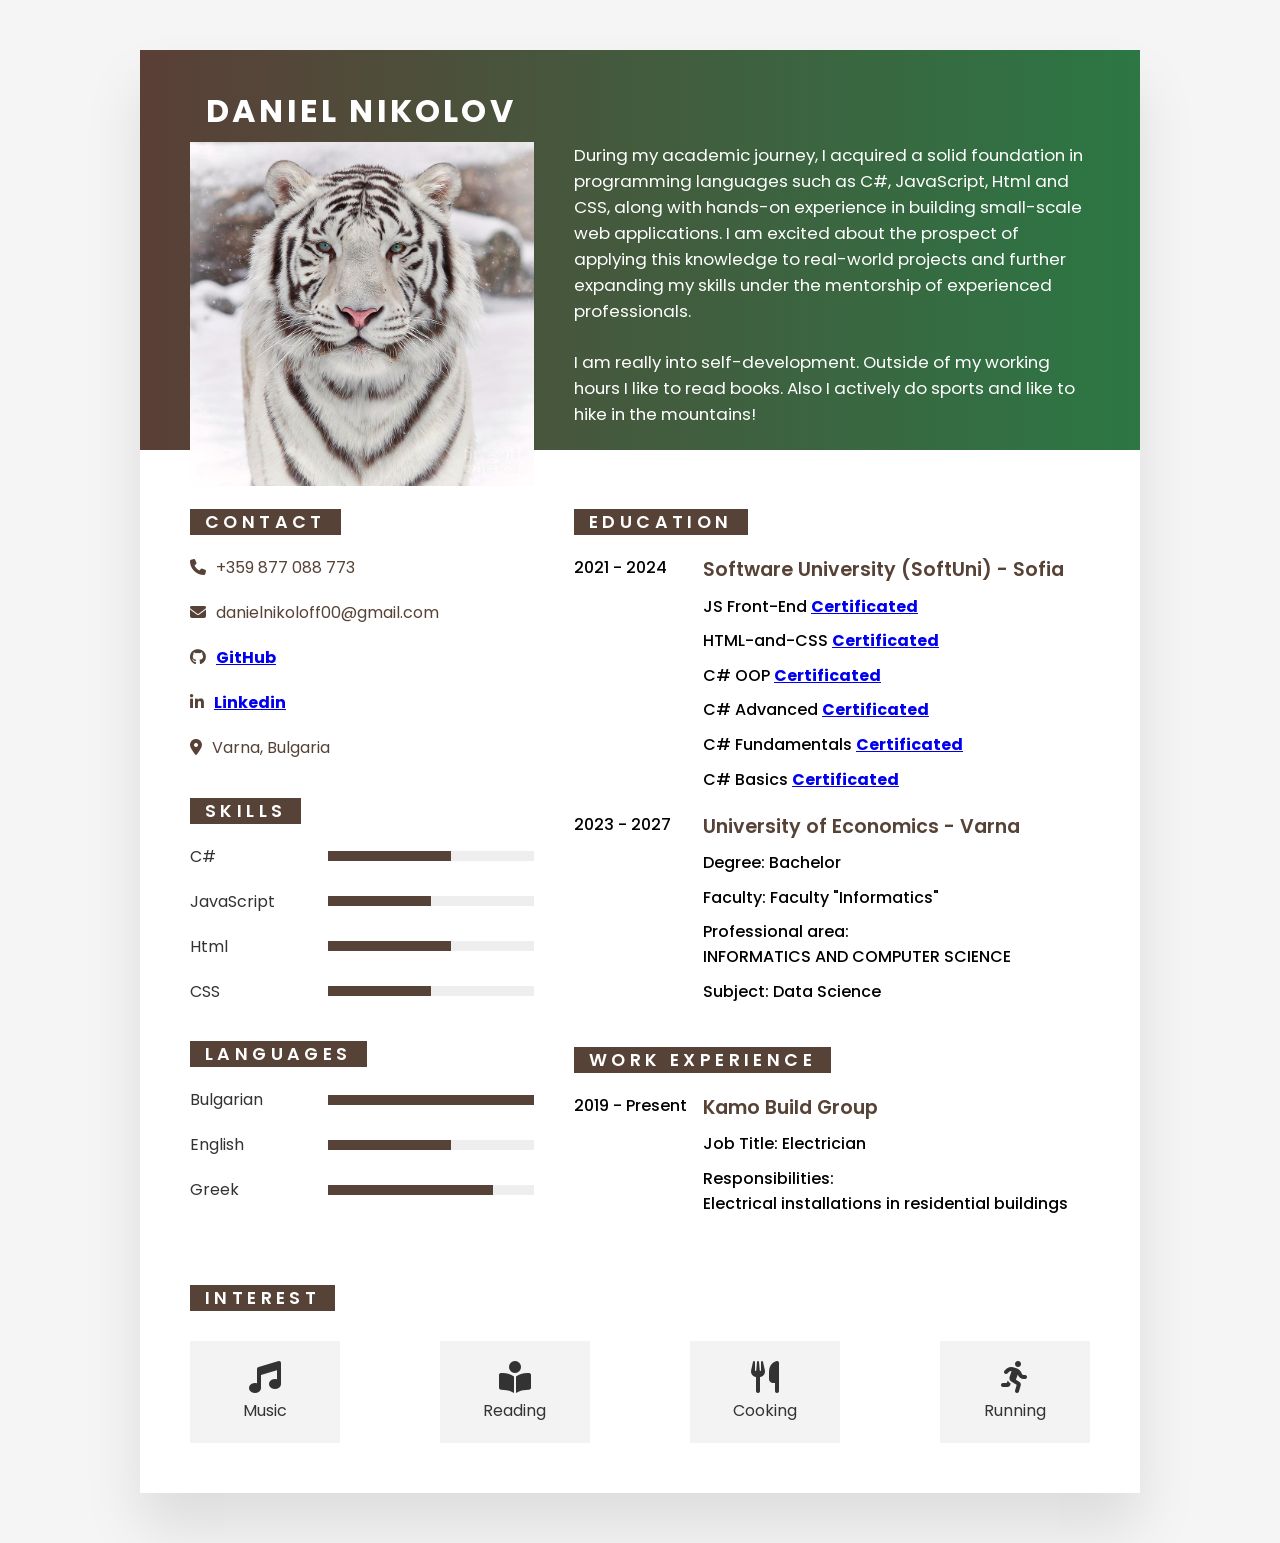
==== index.html @ ecdb6bcc "Add files via upload" ====
<!DOCTYPE html>
<html lang="en">
<head>
    <meta charset="UTF-8">
    <meta name="viewport" content="width=device-width, initial-scale=1.0">
    <title>CV</title>
    <link rel="stylesheet" href="https://cdnjs.cloudflare.com/ajax/libs/font-awesome/6.4.2/css/all.min.css" integrity="sha512-z3gLpd7yknf1YoNbCzqRKc4qyor8gaKU1qmn+CShxbuBusANI9QpRohGBreCFkKxLhei6S9CQXFEbbKuqLg0DA==" crossorigin="anonymous" referrerpolicy="no-referrer" />
    <link rel="stylesheet" href="style.css">
</head>
<body>
    <div class="container">
        <div class="top">
            <h2>Daniel Nikolov</h2>
            <div class="group">
                <div class="leftSide">
                    <div class="imgBx">
                        <img src="img.png" alt="#">
                    </div>
                </div>
                <div class="rightSide">
                    <p>During my academic journey, I acquired a solid foundation in programming languages such as C#, JavaScript, Html and CSS, along with hands-on experience in building small-scale web applications. I am excited about the prospect of applying this knowledge to real-world projects and further expanding my skills under the mentorship of experienced professionals.</p><br>
                    <p>I am really into self-development. Outside of my working hours I like to read books. Also I actively do sports and like to hike in the mountains!</p>
                </div>
            </div>
        </div>
        <div class="bottom">
            <div class="left-side">
                <h4>Contact</h4>
                <ul class="contact">
                    <li>
                        <span class="icon"><i class="fa-solid fa-phone"></i></span>
                        <span class="text">+359 877 088 773</span>
                    </li>
                    <li>
                        <span class="icon"><i class="fa-solid fa-envelope"></i></span>
                        <span class="text">danielnikoloff00@gmail.com</span>
                    </li>
                    <li>
                        <span class="icon"><i class="fa-brands fa-github"></i></span>
                        <span class="text"><a href="https://github.com/dmn-21"><b>GitHub</b></a></span>
                    </li>
                    <li>
                        <span class="icon"><i class="fa-brands fa-linkedin-in"></i></span>
                        <span class="text"><a href="https://www.linkedin.com/in/dmn21p/"><b>Linkedin</b></a></span>
                    </li>
                    <li>
                        <span class="icon"><i class="fa-solid fa-location-dot"></i></span>
                        <span class="text">Varna, Bulgaria</span>
                    </li>
                </ul>
                <h4>Skills</h4>
                <div class="skills">
                    <div class="skillsBox" style="--i:60%;">
                        <p>C#</p>
                        <div class="value"></div>
                    </div>
                    <div class="skillsBox" style="--i:50%;">
                        <p>JavaScript</p>
                        <div class="value"></div>
                    </div>
                    <div class="skillsBox" style="--i:60%;">
                        <p>Html</p>
                        <div class="value"></div>
                    </div>
                    <div class="skillsBox" style="--i:50%;">
                        <p>CSS</p>
                        <div class="value"></div>
                    </div>
                </div>
                <h4>Languages</h4>
                <div class="skills">
                    <div class="skillsBox" style="--i:100%;">
                        <p>Bulgarian</p>
                        <div class="value"></div>
                    </div>
                    <div class="skillsBox" style="--i:60%;">
                        <p>English</p>
                        <div class="value"></div>
                    </div>
                    <div class="skillsBox" style="--i:80%;">
                        <p>Greek</p>
                        <div class="value"></div>
                    </div>
                </div>
            </div>
            <div class="right_side">
                <h4 class="adjstMargin">Education</h4>
                <div class="edu_group">
                    <div class="edu_groupBx">
                        <p>2021 - 2024</p>
                        <div class="value">
                            <b>Software University (SoftUni) - Sofia</b>
                            <ul class = certificated>
                                <li><p>JS Front-End <a href="https://softuni.bg/certificates/details/181293/aa9f193c">Certificated</a></p></li>
                                <li><p>HTML-and-CSS <a href="https://softuni.bg/certificates/details/174760/bba8ef08">Certificated</a></p></li>
                                <li><p>C# OOP <a href="https://softuni.bg/certificates/details/169611/1acdbac1">Certificated</a></p></li>
                                <li><p>C# Advanced <a href="https://softuni.bg/certificates/details/169502/fe943dd4">Certificated</a></p></li>
                                <li><p>C# Fundamentals <a href="https://softuni.bg/certificates/details/169444/7000c0d0">Certificated</a></p></li>
                                <li><p>C# Basics <a href="https://softuni.bg/certificates/details/124142/936bc4d9">Certificated</a></p></li>
                            </ul>
                        </div>    
                    </div>
                    <div class="edu_groupBx">
                        <p>2023 - 2027</p>
                        <div class="value">
                            <b>University of Economics - Varna</b>
                            <ul>
                                <li><p>Degree: Bachelor</p></li>
                                <li><p>Faculty: Faculty "Informatics"</p></li>
                                <li><p>Professional area:<br>INFORMATICS AND COMPUTER SCIENCE</p></li>
                                <li><p>Subject: Data Science</p></li>
                            </ul>
                        </div>
                    </div>
                </div>
                <h4 class="margin-top">Work Experience</h4>
                <div class="edu_group">
                    <div class="edu_groupBx">
                        <p>2019 - Present</p>
                        <div class="value">
                            <b>Kamo Build Group</b>
                            <ul>
                                <li><p>Job Title: Electrician</p></li>
                                <li><p>Responsibilities:<br>Electrical installations in residential buildings</p></li>
                            </ul>
                        </div>    
                    </div>
                </div>
            </div>  
        </div>
        <div class="hobbies">
            <h4 class="adjstMargin">Interest</h4>
            <ul>
                <li>
                    <i class="fa-solid fa-music"></i>
                    <p>Music</p>
                </li>
                <li>
                    <i class="fa-solid fa-book-open-reader"></i>
                    <p>Reading</p>
                </li>
                <li>
                    <i class="fa-solid fa-utensils"></i>
                    <p>Cooking</p>
                </li>
                <li>
                    <i class="fa-solid fa-person-running"></i>
                    <p>Running</p>
                </li>
            </ul>
        </div>
    </div>
</body>
</html>
---- style.css ----
@import url('https://fonts.googleapis.com/css2?family=Poppins:wght@200;300;400;500;600;700;800;900&display=swap');

* {
    margin: 0;
    padding: 0;
    box-sizing: border-box;
    font-family: 'Poppins', sans-serif;
}

body {
    display: flex;
    justify-content: center;
    align-items: center;
    min-height: 100vh;
    background-color: #f5f5f5;
}

.container {
    position: relative;
    width: 1000px;
    min-height: 1000px;
    background-color: #fff;
    margin: 50px;
    box-shadow: 0 35px 55px rgba(0,0,0,0.1);
}

.top {
    position: relative;
    width: 100%;
    height: 400px;
    background-image: linear-gradient(to right, #5a3f37, #2c7744);
    padding: 50px;
}

h2 {
    font-size: 2em;
    color: #fff;
    text-transform: uppercase;
    line-height: 0.7em;
    letter-spacing: 0.1em;
    padding-left: 0.5em;
}

.group {
    position: relative;
    display: grid;
    gap: 40px;
    width: 100%;
    grid-template-columns: 2fr 3fr;
    margin-top: 20px;
}

.group .imgBx {
    position: relative;
    width: 100%;
}

.group .imgBx img {
    width: 100%;
}

.group p {
    color: #fff;
    font-size: 1.05em;
}

.bottom {
    position: relative;
    display: grid;
    margin: 50px 50px;
    margin-top: 60px;
    gap: 40px;
    grid-template-columns: 2fr 3fr;
}

.bottom .left-side {
    margin-top: -18.5px;
}

h4 {
    font-size: 1.1em;
    text-transform: uppercase;
    letter-spacing: 0.25em;
    color: #fff;
    background-color: #574237;
    font-weight: 600;
    padding: 0 15px;
    display: inline-flex;
}

.contact {
    position: relative;
    display: flex;
    flex-direction: column;
    gap: 20px;
    margin: 20px 0;
}

.contact li {
    list-style: none;
    display: flex;
    gap: 10px;
    
}

.contact li .icon {
    color: #574237
}

.contact li .text {
    color: #574237;
}

.skills {
    position: relative;
    width: 100%;
    display: flex;
    flex-direction: column;
    gap: 20px;
    margin: 20px 0;
}

.skills .skillsBox {
    position: relative;
    display: grid;
    align-items: center;
    grid-template-columns: 2fr 3fr;
}

.skills .skillsBox p {
    color: #333;
}

.skills .skillsBox .value {
    position: relative;
    width: 100%;
    height: 10px;
    background-color: #eee;
}

.skills .skillsBox .value::before {
    content: '';
    position: absolute;
    width: var(--i);
    height: 100%;
    background-color: #574237;
}

.adjstMargin {
    margin-top: -10px;
}

.edu_group {
    position: relative;
    width: 100%;
    display: flex;
    flex-direction: column;
    gap: 20px;
    margin: 20px 0;
}

.edu_groupBx {
    position: relative;
    display: grid;
    grid-template-columns: 1fr 3fr;
}

.edu_groupBx p:nth-child(1) {
    font-weight: 500;
}

.edu_groupBx b {
    font-weight: 600;
    color: #574237;
}

.edu_groupBx span {
    position: relative;
    top: -2px;
    font-size: 0.8em;
    color: #666;
}

h4 {
    margin-top: 1em;
}

.value b {
    font-size: 1.2em;
}

.value li {
    padding-top: .6em;
    display: block;
}

.value a {
    font-weight: bold;
}

.certificated b {
    color: #574237;
}

.margin-top {
    margin-top: 1.3em;
}

.hobbies {
    padding: 0 50px 50px;
}

.hobbies ul {
    display: flex;
    margin-top: 30px;
    gap: 20px;
    justify-content: space-between;
}

.hobbies ul li {
    list-style: none;
    color: #333;
    width: calc(100% / 6);
    padding: 20px 0;
    display: flex;
    flex-direction: column;
    gap: 5px;
    background-color: #f3f3f3;
    text-align: center;
    cursor: pointer;
}

.hobbies ul li:hover {
    background-color: #574237;
    color: #fff;
}

.hobbies ul li i {
    font-size: 2em;
}
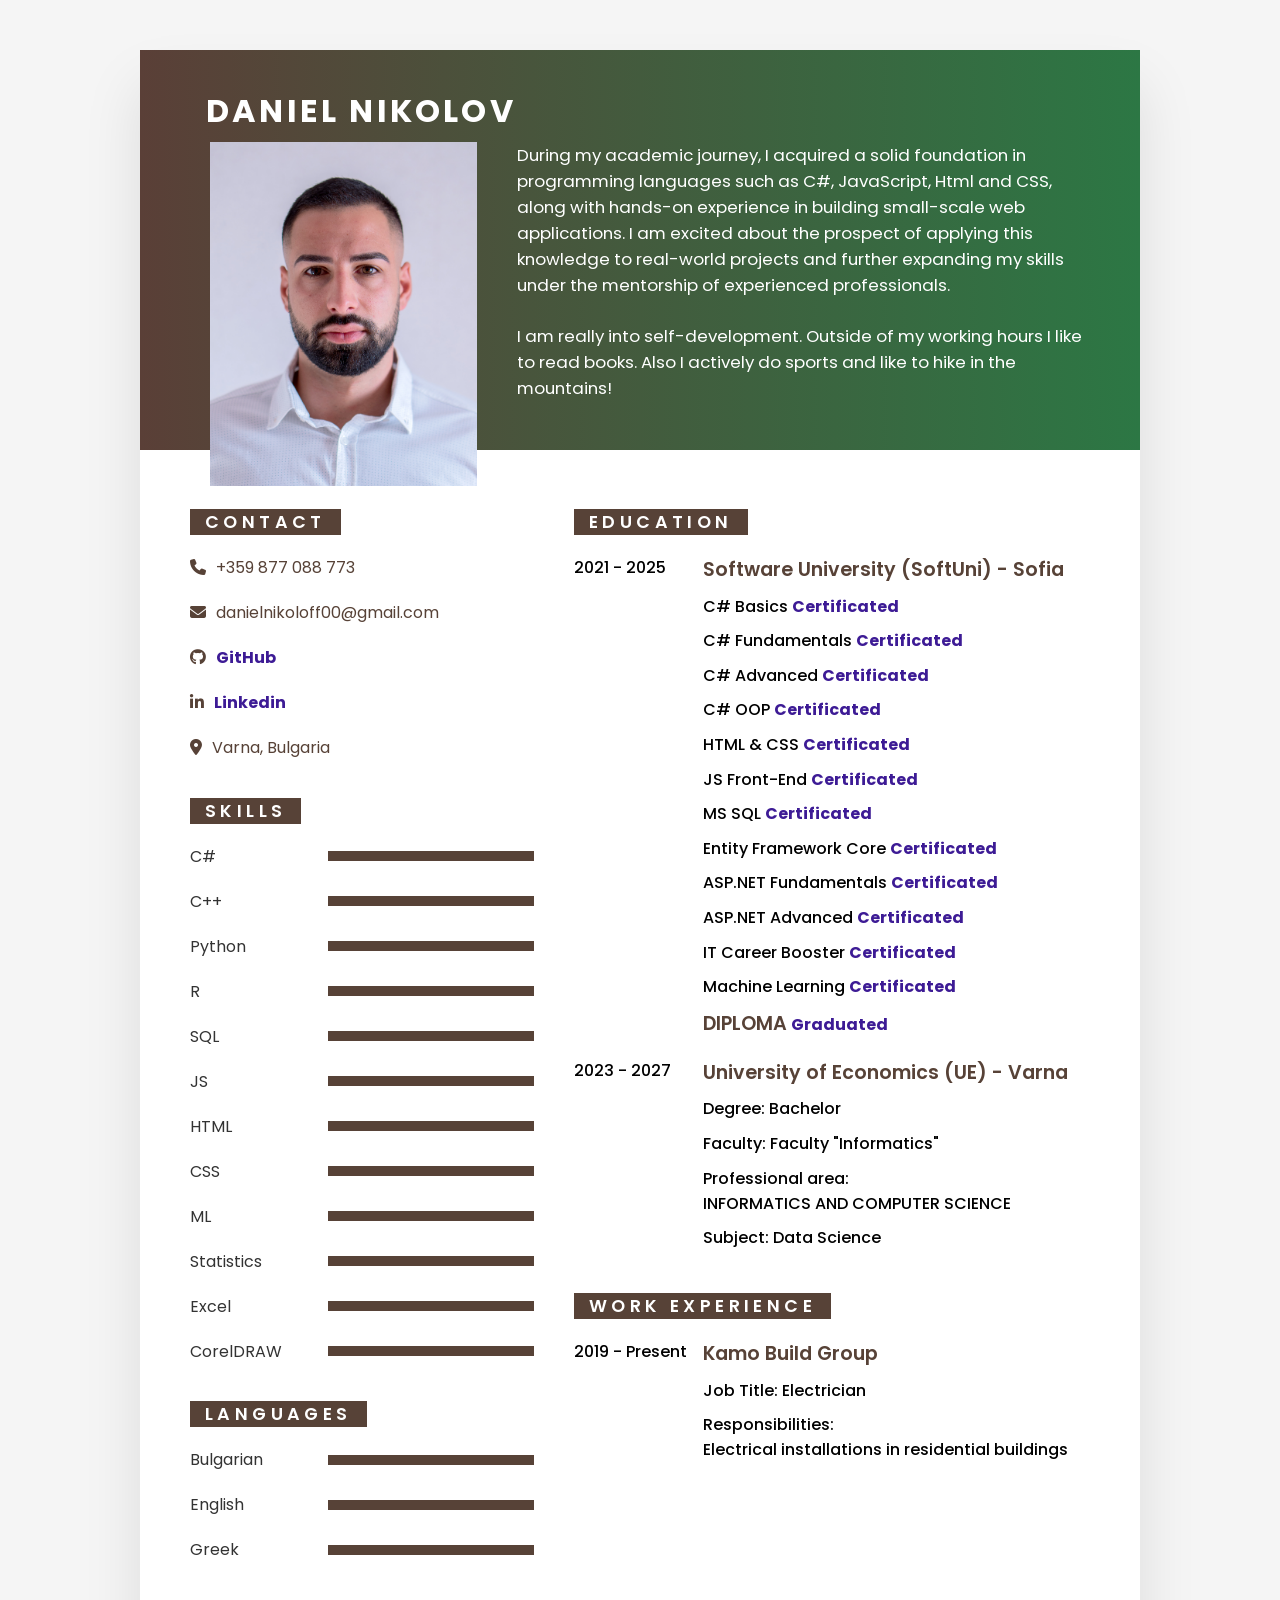
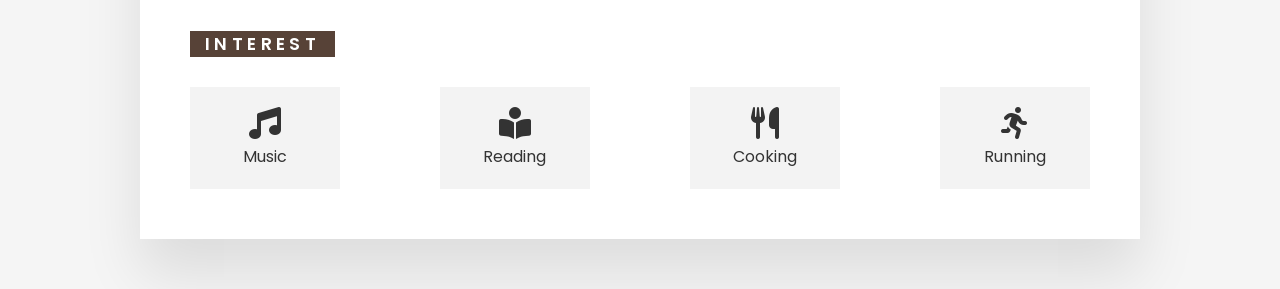
==== commit 575042ae: "Update index.html" ====
--- a/index.html
+++ b/index.html
@@ -50,20 +50,52 @@
                 </ul>
                 <h4>Skills</h4>
                 <div class="skills">
-                    <div class="skillsBox" style="--i:60%;">
+                    <div class="skillsBox" style="--i:100%;">
                         <p>C#</p>
                         <div class="value"></div>
                     </div>
-                    <div class="skillsBox" style="--i:50%;">
-                        <p>JavaScript</p>
+                    <div class="skillsBox" style="--i:100%;">
+                        <p>C++</p>
                         <div class="value"></div>
                     </div>
-                    <div class="skillsBox" style="--i:60%;">
-                        <p>Html</p>
+                    <div class="skillsBox" style="--i:100%;">
+                        <p>Python</p>
                         <div class="value"></div>
                     </div>
-                    <div class="skillsBox" style="--i:50%;">
+                    <div class="skillsBox" style="--i:100%;">
+                        <p>R</p>
+                        <div class="value"></div>
+                    </div>
+                    <div class="skillsBox" style="--i:100%;">
+                        <p>SQL</p>
+                        <div class="value"></div>
+                    </div>
+                    <div class="skillsBox" style="--i:100%;">
+                        <p>JS</p>
+                        <div class="value"></div>
+                    </div>
+                    <div class="skillsBox" style="--i:100%;">
+                        <p>HTML</p>
+                        <div class="value"></div>
+                    </div>
+                    <div class="skillsBox" style="--i:100%;">
                         <p>CSS</p>
+                        <div class="value"></div>
+                    </div>
+                    <div class="skillsBox" style="--i:100%;">
+                        <p>ML</p>
+                        <div class="value"></div>
+                    </div>
+                    <div class="skillsBox" style="--i:100%;">
+                        <p>Statistics</p>
+                        <div class="value"></div>
+                    </div>
+                    <div class="skillsBox" style="--i:100%;">
+                        <p>Excel</p>
+                        <div class="value"></div>
+                    </div>
+                    <div class="skillsBox" style="--i:100%;">
+                        <p>CorelDRAW</p>
                         <div class="value"></div>
                     </div>
                 </div>
@@ -73,11 +105,11 @@
                         <p>Bulgarian</p>
                         <div class="value"></div>
                     </div>
-                    <div class="skillsBox" style="--i:60%;">
+                    <div class="skillsBox" style="--i:100%;">
                         <p>English</p>
                         <div class="value"></div>
                     </div>
-                    <div class="skillsBox" style="--i:80%;">
+                    <div class="skillsBox" style="--i:100%;">
                         <p>Greek</p>
                         <div class="value"></div>
                     </div>
@@ -87,23 +119,30 @@
                 <h4 class="adjstMargin">Education</h4>
                 <div class="edu_group">
                     <div class="edu_groupBx">
-                        <p>2021 - 2024</p>
+                        <p>2021 - 2025</p>
                         <div class="value">
                             <b>Software University (SoftUni) - Sofia</b>
                             <ul class = certificated>
+                                <li><p>C# Basics <a href="https://softuni.bg/certificates/details/124142/936bc4d9">Certificated</a></p></li>
+                                <li><p>C# Fundamentals <a href="https://softuni.bg/certificates/details/169444/7000c0d0">Certificated</a></p></li>
+                                <li><p>C# Advanced <a href="https://softuni.bg/certificates/details/169502/fe943dd4">Certificated</a></p></li>
+                                <li><p>C# OOP <a href="https://softuni.bg/certificates/details/169611/1acdbac1">Certificated</a></p></li>
+                                <li><p>HTML & CSS <a href="https://softuni.bg/certificates/details/174760/bba8ef08">Certificated</a></p></li>
                                 <li><p>JS Front-End <a href="https://softuni.bg/certificates/details/181293/aa9f193c">Certificated</a></p></li>
-                                <li><p>HTML-and-CSS <a href="https://softuni.bg/certificates/details/174760/bba8ef08">Certificated</a></p></li>
-                                <li><p>C# OOP <a href="https://softuni.bg/certificates/details/169611/1acdbac1">Certificated</a></p></li>
-                                <li><p>C# Advanced <a href="https://softuni.bg/certificates/details/169502/fe943dd4">Certificated</a></p></li>
-                                <li><p>C# Fundamentals <a href="https://softuni.bg/certificates/details/169444/7000c0d0">Certificated</a></p></li>
-                                <li><p>C# Basics <a href="https://softuni.bg/certificates/details/124142/936bc4d9">Certificated</a></p></li>
+                                <li><p>MS SQL <a href="https://softuni.bg/certificates/details/185587/bae48728">Certificated</a></p></li>
+                                <li><p>Entity Framework Core <a href="https://softuni.bg/certificates/details/194054/2fe920ef">Certificated</a></p></li>
+                                <li><p>ASP.NET Fundamentals <a href="https://softuni.bg/certificates/details/206761/05b5bf12">Certificated</a></p></li>
+                                <li><p>ASP.NET Advanced <a href="https://softuni.bg/certificates/details/214203/4c9019b9">Certificated</a></p></li>
+                                <li><p>IT Career Booster <a href="https://softuni.bg/certificates/details/213145/2dc614e9">Certificated</a></p></li>
+                                <li><p>Machine Learning <a href="https://softuni.bg/certificates/details/230519/30562233">Certificated</a></p></li>
+                                <li><p><b>DIPLOMA</b> <a href="https://softuni.bg/certificates/details/234864/3d2196f8">Graduated</a></p></li>
                             </ul>
                         </div>    
                     </div>
                     <div class="edu_groupBx">
                         <p>2023 - 2027</p>
                         <div class="value">
-                            <b>University of Economics - Varna</b>
+                            <b>University of Economics (UE) - Varna</b>
                             <ul>
                                 <li><p>Degree: Bachelor</p></li>
                                 <li><p>Faculty: Faculty "Informatics"</p></li>
@@ -151,4 +190,4 @@
         </div>
     </div>
 </body>
-</html>+</html>
--- a/style.css
+++ b/style.css
@@ -17,7 +17,7 @@
 
 .container {
     position: relative;
-    width: 1000px;
+    max-width: 1000px;
     min-height: 1000px;
     background-color: #fff;
     margin: 50px;
@@ -46,8 +46,9 @@
     display: grid;
     gap: 40px;
     width: 100%;
-    grid-template-columns: 2fr 3fr;
+    grid-template-columns: 1.4fr 3fr;
     margin-top: 20px;
+    padding-left: 20px;
 }
 
 .group .imgBx {
@@ -237,4 +238,61 @@
 
 .hobbies ul li i {
     font-size: 2em;
+}
+
+a {
+    color: #3d1b95;
+    text-decoration: none;
+}
+
+@media (width < 950px) {
+    .group p {
+        font-size: 12px;
+    }
+}
+
+@media (width < 750px) {
+    h2 {
+        font-size: 24px;
+    }
+
+    .rightSide p {
+        font-size: 12px;
+    }
+    
+    .bottom {
+        display: flex;
+        flex-direction: column;
+    }
+
+    .hobbies ul {
+        display: grid;
+        grid-template-columns: 1fr 1fr;
+    }
+
+    .hobbies ul li {
+        width: 100%;
+    }
+}
+
+@media (width < 600px) {
+    .leftSide {
+        display: none;
+    }
+
+    .group {
+        gap: 0;
+        grid-template-columns: none;
+    }
+
+    .certificated p {
+        display: flex;
+        flex-direction: column;
+    }
+}
+
+@media (width < 400px) {
+    .top {
+        padding-top: 20px;
+    }
 }
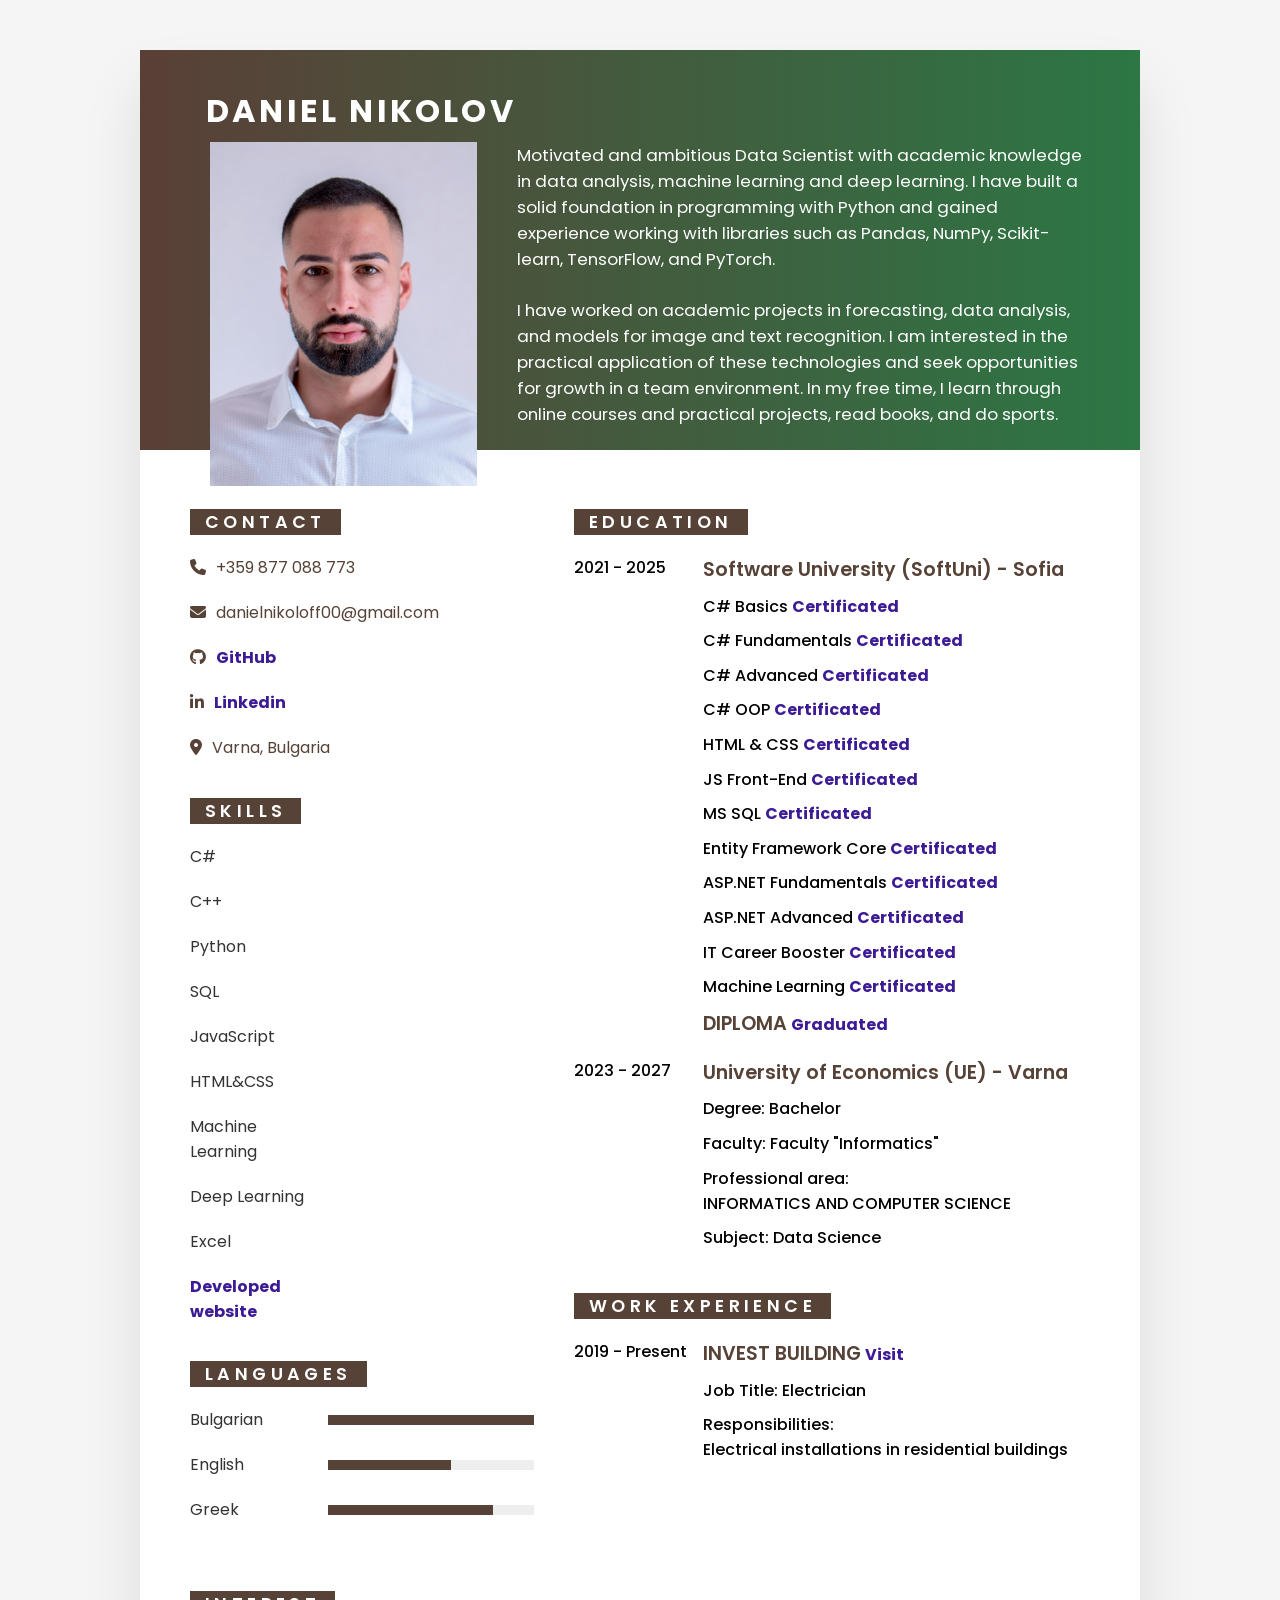
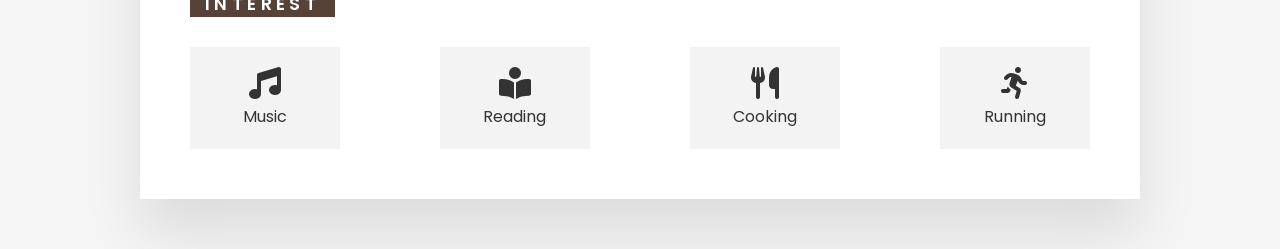
==== commit 7be90c4f: "Update index.html" ====
--- a/index.html
+++ b/index.html
@@ -18,8 +18,8 @@
                     </div>
                 </div>
                 <div class="rightSide">
-                    <p>During my academic journey, I acquired a solid foundation in programming languages such as C#, JavaScript, Html and CSS, along with hands-on experience in building small-scale web applications. I am excited about the prospect of applying this knowledge to real-world projects and further expanding my skills under the mentorship of experienced professionals.</p><br>
-                    <p>I am really into self-development. Outside of my working hours I like to read books. Also I actively do sports and like to hike in the mountains!</p>
+                    <p>Motivated and ambitious Data Scientist with academic knowledge in data analysis, machine learning and deep learning. I have built a solid foundation in programming with Python and gained experience working with libraries such as Pandas, NumPy, Scikit-learn, TensorFlow, and PyTorch.</p><br>
+                    <p>I have worked on academic projects in forecasting, data analysis, and models for image and text recognition. I am interested in the practical application of these technologies and seek opportunities for growth in a team environment. In my free time, I learn through online courses and practical projects, read books, and do sports.</p>
                 </div>
             </div>
         </div>
@@ -50,53 +50,35 @@
                 </ul>
                 <h4>Skills</h4>
                 <div class="skills">
-                    <div class="skillsBox" style="--i:100%;">
+                    <div class="skillsBox">
                         <p>C#</p>
-                        <div class="value"></div>
                     </div>
-                    <div class="skillsBox" style="--i:100%;">
+                    <div class="skillsBox">
                         <p>C++</p>
-                        <div class="value"></div>
                     </div>
-                    <div class="skillsBox" style="--i:100%;">
+                    <div class="skillsBox">
                         <p>Python</p>
-                        <div class="value"></div>
                     </div>
-                    <div class="skillsBox" style="--i:100%;">
-                        <p>R</p>
-                        <div class="value"></div>
+                    <div class="skillsBox">
+                        <p>SQL</p>
                     </div>
-                    <div class="skillsBox" style="--i:100%;">
-                        <p>SQL</p>
-                        <div class="value"></div>
+                    <div class="skillsBox">
+                        <p>JavaScript</p>
                     </div>
-                    <div class="skillsBox" style="--i:100%;">
-                        <p>JS</p>
-                        <div class="value"></div>
+                    <div class="skillsBox">
+                        <p>HTML&CSS</p>
                     </div>
-                    <div class="skillsBox" style="--i:100%;">
-                        <p>HTML</p>
-                        <div class="value"></div>
+                    <div class="skillsBox">
+                        <p>Machine Learning</p>
                     </div>
-                    <div class="skillsBox" style="--i:100%;">
-                        <p>CSS</p>
-                        <div class="value"></div>
+                    <div class="skillsBox">
+                        <p>Deep Learning</p>
                     </div>
-                    <div class="skillsBox" style="--i:100%;">
-                        <p>ML</p>
-                        <div class="value"></div>
+                    <div class="skillsBox">
+                        <p>Excel</p>
                     </div>
-                    <div class="skillsBox" style="--i:100%;">
-                        <p>Statistics</p>
-                        <div class="value"></div>
-                    </div>
-                    <div class="skillsBox" style="--i:100%;">
-                        <p>Excel</p>
-                        <div class="value"></div>
-                    </div>
-                    <div class="skillsBox" style="--i:100%;">
-                        <p>CorelDRAW</p>
-                        <div class="value"></div>
+                    <div class="skillsBox">
+                        <b><p><a href="https://ralitsazlateva.com">Developed website</a></p></b>
                     </div>
                 </div>
                 <h4>Languages</h4>
@@ -105,11 +87,11 @@
                         <p>Bulgarian</p>
                         <div class="value"></div>
                     </div>
-                    <div class="skillsBox" style="--i:100%;">
+                    <div class="skillsBox" style="--i:60%;">
                         <p>English</p>
                         <div class="value"></div>
                     </div>
-                    <div class="skillsBox" style="--i:100%;">
+                    <div class="skillsBox" style="--i:80%;">
                         <p>Greek</p>
                         <div class="value"></div>
                     </div>
@@ -157,7 +139,7 @@
                     <div class="edu_groupBx">
                         <p>2019 - Present</p>
                         <div class="value">
-                            <b>Kamo Build Group</b>
+                            <b>INVEST BUILDING</b> <a href="https://investbuilding.bg/">Visit</a>
                             <ul>
                                 <li><p>Job Title: Electrician</p></li>
                                 <li><p>Responsibilities:<br>Electrical installations in residential buildings</p></li>
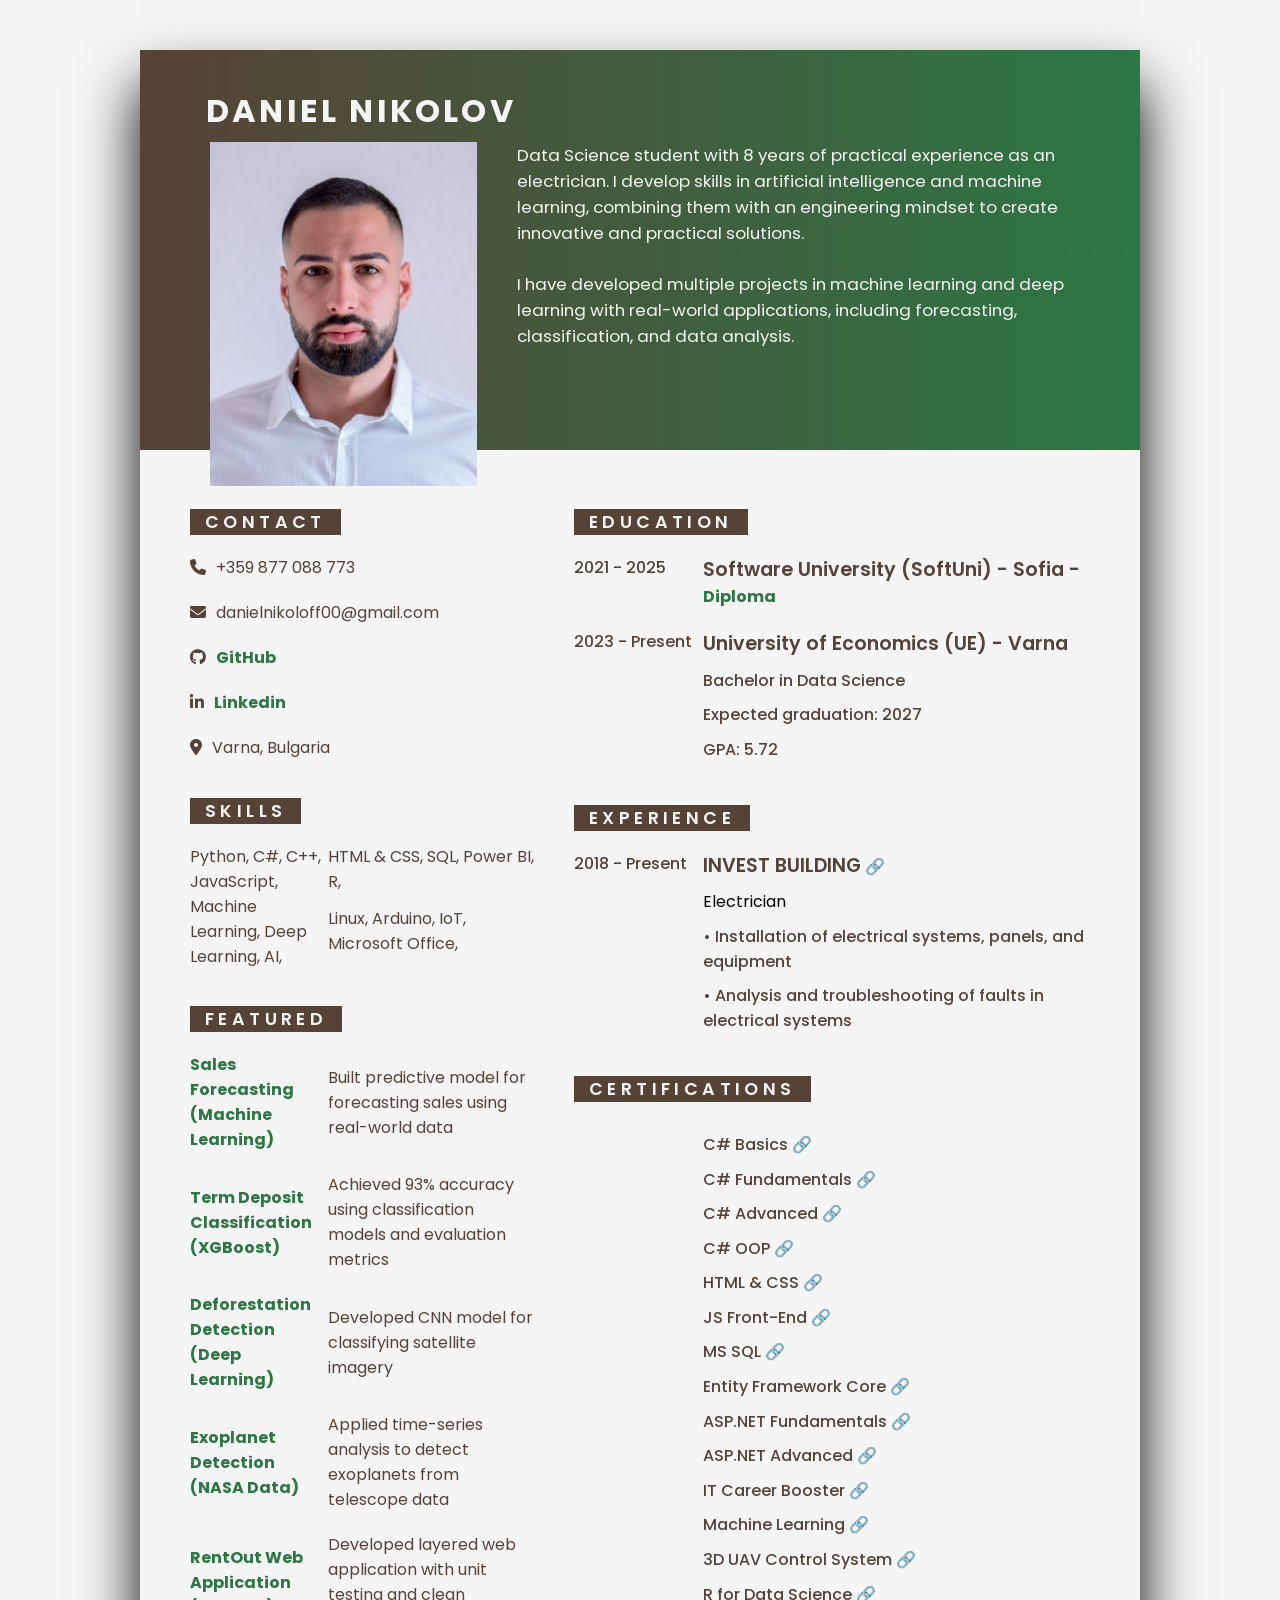
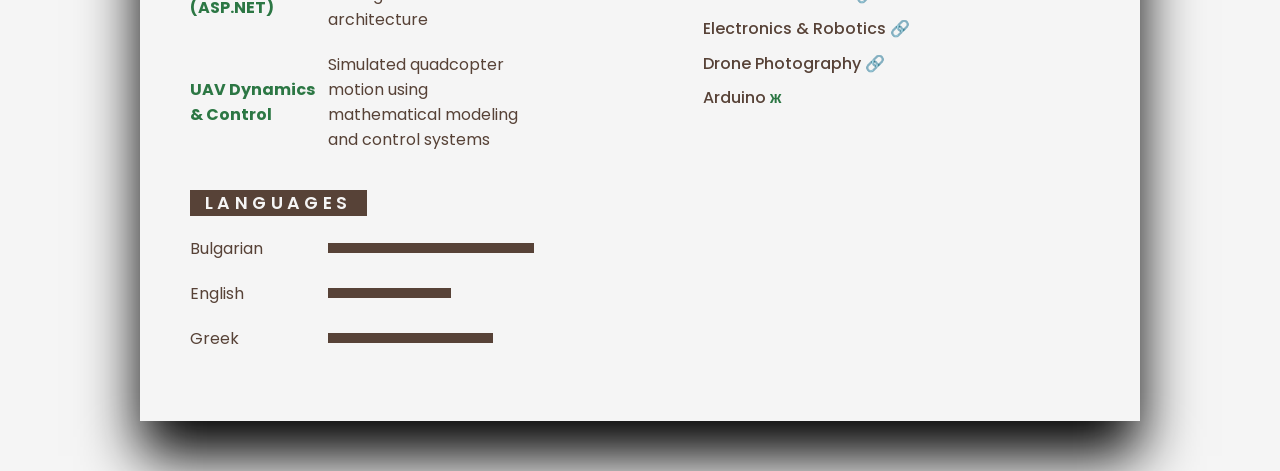
==== commit fee563ae: "Update index.html" ====
--- a/index.html
+++ b/index.html
@@ -18,8 +18,9 @@
                     </div>
                 </div>
                 <div class="rightSide">
-                    <p>Motivated and ambitious Data Scientist with academic knowledge in data analysis, machine learning and deep learning. I have built a solid foundation in programming with Python and gained experience working with libraries such as Pandas, NumPy, Scikit-learn, TensorFlow, and PyTorch.</p><br>
-                    <p>I have worked on academic projects in forecasting, data analysis, and models for image and text recognition. I am interested in the practical application of these technologies and seek opportunities for growth in a team environment. In my free time, I learn through online courses and practical projects, read books, and do sports.</p>
+                    <p>Data Science student with 8 years of practical experience as an electrician. I develop skills in artificial intelligence and machine learning, combining them with an engineering mindset to create innovative and practical solutions.</p>
+                    <br>
+                    <p>I have developed multiple projects in machine learning and deep learning with real-world applications, including forecasting, classification, and data analysis.</p>
                 </div>
             </div>
         </div>
@@ -51,34 +52,37 @@
                 <h4>Skills</h4>
                 <div class="skills">
                     <div class="skillsBox">
-                        <p>C#</p>
+                        <p>Python, C#, C++, JavaScript,</p>
+                        <p>HTML & CSS, SQL, Power BI, R,</p>
+                        <p>Machine Learning, Deep Learning, AI,</p>
+                        <p>Linux, Arduino, IoT, Microsoft Office,</p>
+                    </div>
+                </div>
+                <h4>Featured</h4>
+                <div class="skills">
+                    <div class="skillsBox">
+                        <b><p><a href="https://github.com/dmn-21/Machine-Learning/blob/main/Project/SalesForecastingInAnOnlineStore/SalesForecastingInAnOnlineStore.ipynb">Sales Forecasting (Machine Learning)</a></p></b>
+                        <p>Built predictive model for forecasting sales using real-world data</p>
                     </div>
                     <div class="skillsBox">
-                        <p>C++</p>
+                        <b><p><a href="https://github.com/dmn-21/Machine-Learning/blob/main/Bank_Prediction.ipynb">Term Deposit Classification (XGBoost)</a></p></b>
+                        <p>Achieved 93% accuracy using classification models and evaluation metrics</p>
                     </div>
                     <div class="skillsBox">
-                        <p>Python</p>
+                        <b><p><a href="https://github.com/dmn-21/Deep-Learning/blob/main/Deforestation_Classification_Using_Satellite_Imagery.ipynb">Deforestation Detection (Deep Learning)</a></p></b>
+                        <p>Developed CNN model for classifying satellite imagery</p>
                     </div>
                     <div class="skillsBox">
-                        <p>SQL</p>
+                        <b><p><a href="https://github.com/dmn-21/Exoplanets-Telescope-Data/blob/main/How%20To%20Find%20Exoplanets%20in%20NASA%20Telescope%20Data%20(Python%2BLightkurve).ipynb">Exoplanet Detection (NASA Data)</a></p></b>
+                        <p>Applied time-series analysis to detect exoplanets from telescope data</p>
                     </div>
                     <div class="skillsBox">
-                        <p>JavaScript</p>
+                        <b><p><a href="https://github.com/dmn-21/RentOut">RentOut Web Application (ASP.NET)</a></p></b>
+                        <p>Developed layered web application with unit testing and clean architecture</p>
                     </div>
                     <div class="skillsBox">
-                        <p>HTML&CSS</p>
-                    </div>
-                    <div class="skillsBox">
-                        <p>Machine Learning</p>
-                    </div>
-                    <div class="skillsBox">
-                        <p>Deep Learning</p>
-                    </div>
-                    <div class="skillsBox">
-                        <p>Excel</p>
-                    </div>
-                    <div class="skillsBox">
-                        <b><p><a href="https://ralitsazlateva.com">Developed website</a></p></b>
+                        <b><p><a href="https://github.com/dmn-21/Math-Concepts-for-Developers/blob/main/Project/quadcopter.ipynb">UAV Dynamics & Control</a></p></b>
+                        <p>Simulated quadcopter motion using mathematical modeling and control systems</p>
                     </div>
                 </div>
                 <h4>Languages</h4>
@@ -103,73 +107,67 @@
                     <div class="edu_groupBx">
                         <p>2021 - 2025</p>
                         <div class="value">
-                            <b>Software University (SoftUni) - Sofia</b>
-                            <ul class = certificated>
-                                <li><p>C# Basics <a href="https://softuni.bg/certificates/details/124142/936bc4d9">Certificated</a></p></li>
-                                <li><p>C# Fundamentals <a href="https://softuni.bg/certificates/details/169444/7000c0d0">Certificated</a></p></li>
-                                <li><p>C# Advanced <a href="https://softuni.bg/certificates/details/169502/fe943dd4">Certificated</a></p></li>
-                                <li><p>C# OOP <a href="https://softuni.bg/certificates/details/169611/1acdbac1">Certificated</a></p></li>
-                                <li><p>HTML & CSS <a href="https://softuni.bg/certificates/details/174760/bba8ef08">Certificated</a></p></li>
-                                <li><p>JS Front-End <a href="https://softuni.bg/certificates/details/181293/aa9f193c">Certificated</a></p></li>
-                                <li><p>MS SQL <a href="https://softuni.bg/certificates/details/185587/bae48728">Certificated</a></p></li>
-                                <li><p>Entity Framework Core <a href="https://softuni.bg/certificates/details/194054/2fe920ef">Certificated</a></p></li>
-                                <li><p>ASP.NET Fundamentals <a href="https://softuni.bg/certificates/details/206761/05b5bf12">Certificated</a></p></li>
-                                <li><p>ASP.NET Advanced <a href="https://softuni.bg/certificates/details/214203/4c9019b9">Certificated</a></p></li>
-                                <li><p>IT Career Booster <a href="https://softuni.bg/certificates/details/213145/2dc614e9">Certificated</a></p></li>
-                                <li><p>Machine Learning <a href="https://softuni.bg/certificates/details/230519/30562233">Certificated</a></p></li>
-                                <li><p><b>DIPLOMA</b> <a href="https://softuni.bg/certificates/details/234864/3d2196f8">Graduated</a></p></li>
-                            </ul>
+                            <p>
+                            <b>Software University (SoftUni) - Sofia - </b>
+                            <a href="https://softuni.bg/certificates/details/234864/3d2196f8">Diploma</a>
+                            </p>
                         </div>    
                     </div>
                     <div class="edu_groupBx">
-                        <p>2023 - 2027</p>
+                        <p>2023 - Present</p>
                         <div class="value">
                             <b>University of Economics (UE) - Varna</b>
                             <ul>
-                                <li><p>Degree: Bachelor</p></li>
-                                <li><p>Faculty: Faculty "Informatics"</p></li>
-                                <li><p>Professional area:<br>INFORMATICS AND COMPUTER SCIENCE</p></li>
-                                <li><p>Subject: Data Science</p></li>
+                                <li><p>Bachelor in Data Science</p></li>
+                                <li><p>Expected graduation: 2027 </p></li>
+                                <li><p>GPA: 5.72</p></li>
                             </ul>
                         </div>
                     </div>
                 </div>
-                <h4 class="margin-top">Work Experience</h4>
+                <h4 class="margin-top">Experience</h4>
                 <div class="edu_group">
                     <div class="edu_groupBx">
-                        <p>2019 - Present</p>
+                        <p>2018 - Present&nbsp;</p>
                         <div class="value">
-                            <b>INVEST BUILDING</b> <a href="https://investbuilding.bg/">Visit</a>
+                            <b>INVEST BUILDING</b> <a href="https://investbuilding.bg/">🔗</a>
                             <ul>
-                                <li><p>Job Title: Electrician</p></li>
-                                <li><p>Responsibilities:<br>Electrical installations in residential buildings</p></li>
+                                <li>Electrician</li>
+                                <li><p> • Installation of electrical systems, panels, and equipment</p></li>
+                                <li><p> • Analysis and troubleshooting of faults in electrical systems</p></li>
+                            </ul>
+                        </div>    
+                    </div>
+                </div>
+                <h4 class="margin-top">Certifications</h4>
+                <div class="edu_group">
+                    <div class="edu_groupBx">
+                        <p></p>
+                        <div class="value">
+                            <ul class = certificated>
+                                <li><p>C# Basics <a href="https://softuni.bg/certificates/details/124142/936bc4d9">🔗</a></p></li>
+                                <li><p>C# Fundamentals <a href="https://softuni.bg/certificates/details/169444/7000c0d0">🔗</a></p></li>
+                                <li><p>C# Advanced <a href="https://softuni.bg/certificates/details/169502/fe943dd4">🔗</a></p></li>
+                                <li><p>C# OOP <a href="https://softuni.bg/certificates/details/169611/1acdbac1">🔗</a></p></li>
+                                <li><p>HTML & CSS <a href="https://softuni.bg/certificates/details/174760/bba8ef08">🔗</a></p></li>
+                                <li><p>JS Front-End <a href="https://softuni.bg/certificates/details/181293/aa9f193c">🔗</a></p></li>
+                                <li><p>MS SQL <a href="https://softuni.bg/certificates/details/185587/bae48728">🔗</a></p></li>
+                                <li><p>Entity Framework Core <a href="https://softuni.bg/certificates/details/194054/2fe920ef">🔗</a></p></li>
+                                <li><p>ASP.NET Fundamentals <a href="https://softuni.bg/certificates/details/206761/05b5bf12">🔗</a></p></li>
+                                <li><p>ASP.NET Advanced <a href="https://softuni.bg/certificates/details/214203/4c9019b9">🔗</a></p></li>
+                                <li><p>IT Career Booster <a href="https://softuni.bg/certificates/details/213145/2dc614e9">🔗</a></p></li>
+                                <li><p>Machine Learning <a href="https://softuni.bg/certificates/details/230519/30562233">🔗</a></p></li>
+                                <li><p>3D UAV Control System <a href="https://www.udemy.com/certificate/UC-44a0d67a-6e41-405e-8c3d-3492d52e8d2f/">🔗</a></p></li>
+                                <li><p>R for Data Science <a href="https://www.udemy.com/certificate/UC-2eb4bbaf-0bf7-4ba0-adbe-52d798e93da7/">🔗</a></p></li>
+                                <li><p>Electronics & Robotics <a href="https://www.udemy.com/certificate/UC-ee66d7ab-259b-47f6-8cce-e3c70777a769/">🔗</a></p></li>
+                                <li><p>Drone Photography <a href="https://www.udemy.com/certificate/UC-a8c2d89d-be4a-4e53-b545-7f6b6a73acb3/">🔗</a></p></li>
+                                <li><p>Arduino <a href="https://www.udemy.com/certificate/UC-a50f7144-1555-4a37-adf1-a7d748d83652/">ж</a></p></li>
                             </ul>
                         </div>    
                     </div>
                 </div>
             </div>  
         </div>
-        <div class="hobbies">
-            <h4 class="adjstMargin">Interest</h4>
-            <ul>
-                <li>
-                    <i class="fa-solid fa-music"></i>
-                    <p>Music</p>
-                </li>
-                <li>
-                    <i class="fa-solid fa-book-open-reader"></i>
-                    <p>Reading</p>
-                </li>
-                <li>
-                    <i class="fa-solid fa-utensils"></i>
-                    <p>Cooking</p>
-                </li>
-                <li>
-                    <i class="fa-solid fa-person-running"></i>
-                    <p>Running</p>
-                </li>
-            </ul>
-        </div>
     </div>
 </body>
 </html>
--- a/style.css
+++ b/style.css
@@ -12,29 +12,29 @@
     justify-content: center;
     align-items: center;
     min-height: 100vh;
-    background-color: #f5f5f5;
+    background-color: whitesmoke;
 }
 
 .container {
     position: relative;
     max-width: 1000px;
     min-height: 1000px;
-    background-color: #fff;
+    background-color: whitesmoke;
     margin: 50px;
-    box-shadow: 0 35px 55px rgba(0,0,0,0.1);
+    box-shadow: 0 35px 55px rgba(0,0,0,1);
 }
 
 .top {
     position: relative;
     width: 100%;
     height: 400px;
-    background-image: linear-gradient(to right, #5a3f37, #2c7744);
+    background-image: linear-gradient(to right, #574237, #2c7744);
     padding: 50px;
 }
 
 h2 {
     font-size: 2em;
-    color: #fff;
+    color: whitesmoke;
     text-transform: uppercase;
     line-height: 0.7em;
     letter-spacing: 0.1em;
@@ -61,7 +61,7 @@
 }
 
 .group p {
-    color: #fff;
+    color: whitesmoke;
     font-size: 1.05em;
 }
 
@@ -82,7 +82,7 @@
     font-size: 1.1em;
     text-transform: uppercase;
     letter-spacing: 0.25em;
-    color: #fff;
+    color: whitesmoke;
     background-color: #574237;
     font-weight: 600;
     padding: 0 15px;
@@ -129,14 +129,14 @@
 }
 
 .skills .skillsBox p {
-    color: #333;
+    color: #574237;
 }
 
 .skills .skillsBox .value {
     position: relative;
     width: 100%;
     height: 10px;
-    background-color: #eee;
+    background-color: whitesmoke;
 }
 
 .skills .skillsBox .value::before {
@@ -179,7 +179,11 @@
     position: relative;
     top: -2px;
     font-size: 0.8em;
-    color: #666;
+    color: #574237;
+}
+
+.edu_groupBx p {
+    color: #574237;
 }
 
 h4 {
@@ -203,6 +207,10 @@
     color: #574237;
 }
 
+.certificated p {
+    color: #574237;
+}
+
 .margin-top {
     margin-top: 1.3em;
 }
@@ -220,20 +228,21 @@
 
 .hobbies ul li {
     list-style: none;
-    color: #333;
+    color: #574237;
     width: calc(100% / 6);
     padding: 20px 0;
     display: flex;
     flex-direction: column;
     gap: 5px;
-    background-color: #f3f3f3;
+    background-color: #DCDCDC;
     text-align: center;
     cursor: pointer;
+    border-radius: 1em;
 }
 
 .hobbies ul li:hover {
     background-color: #574237;
-    color: #fff;
+    color: whitesmoke;
 }
 
 .hobbies ul li i {
@@ -241,9 +250,10 @@
 }
 
 a {
-    color: #3d1b95;
+    color: 	#2c7744;
     text-decoration: none;
 }
+
 
 @media (width < 950px) {
     .group p {
@@ -295,4 +305,4 @@
     .top {
         padding-top: 20px;
     }
-}+}
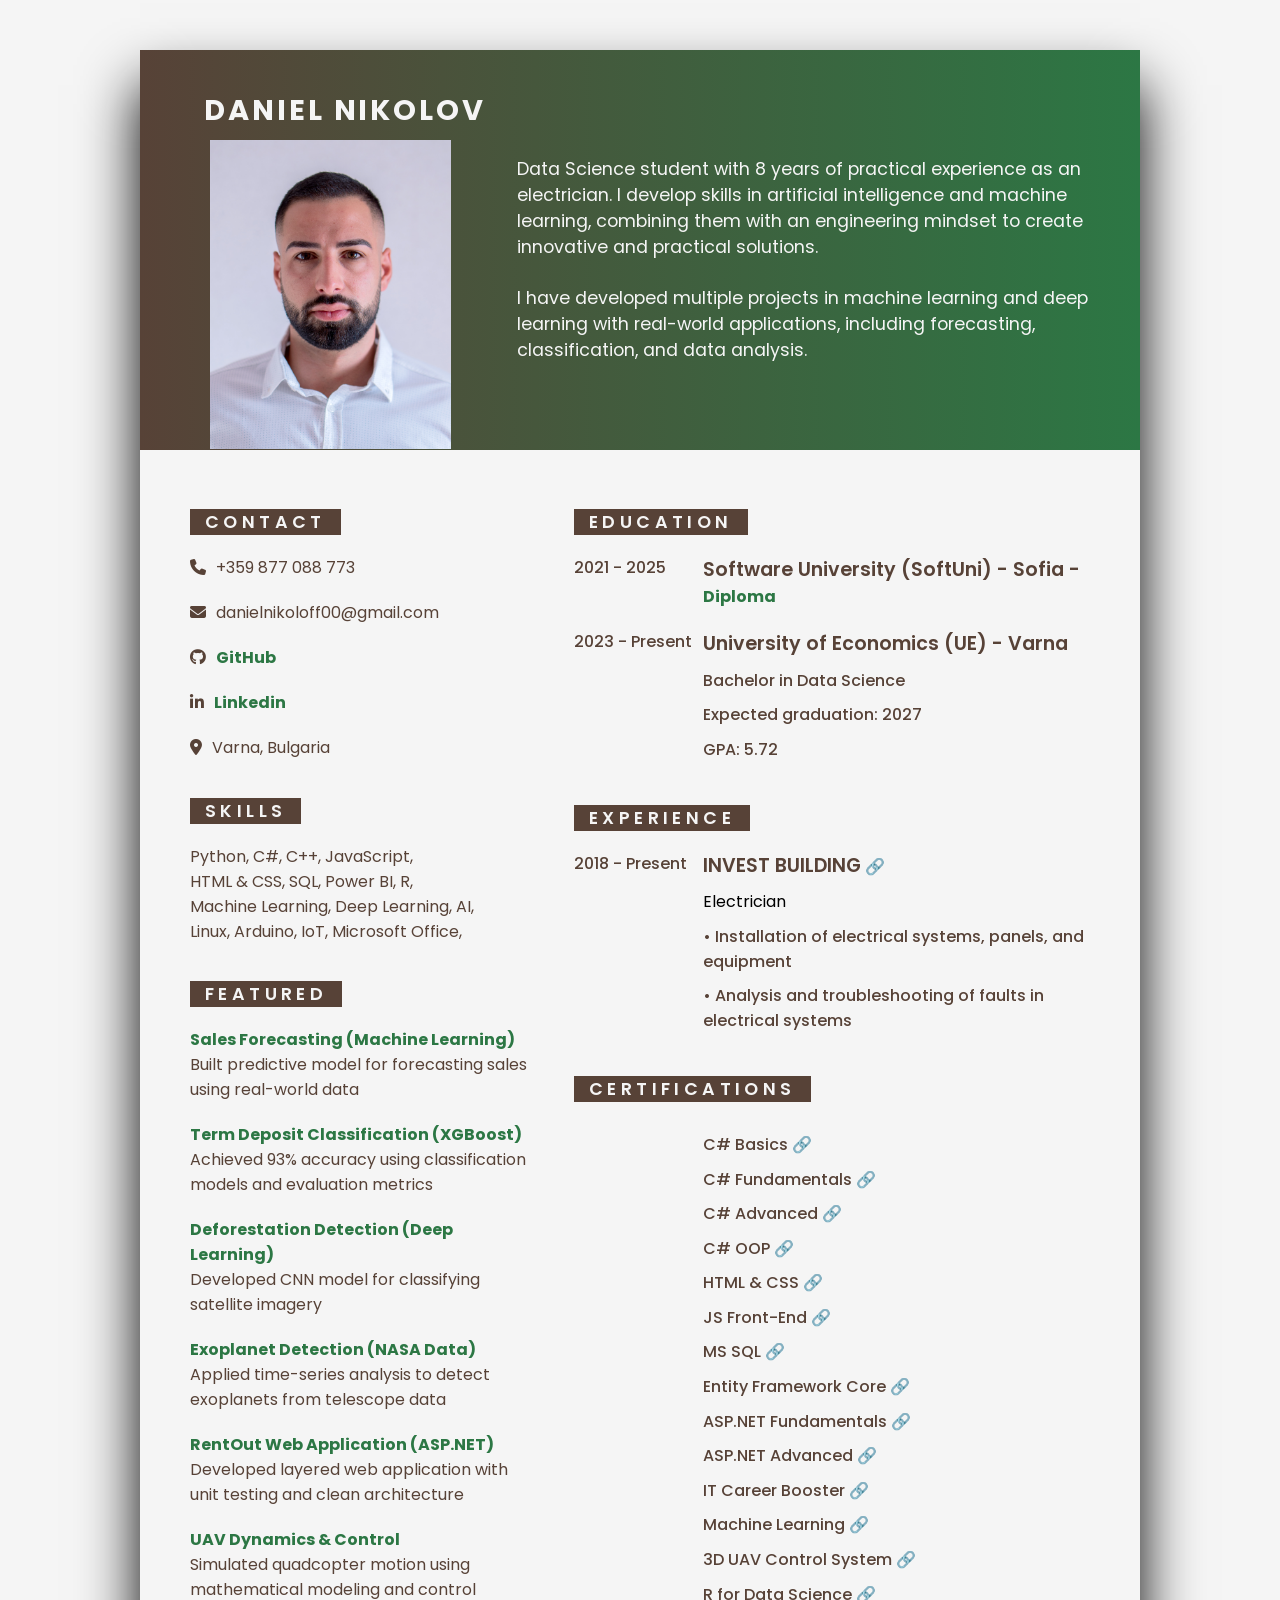
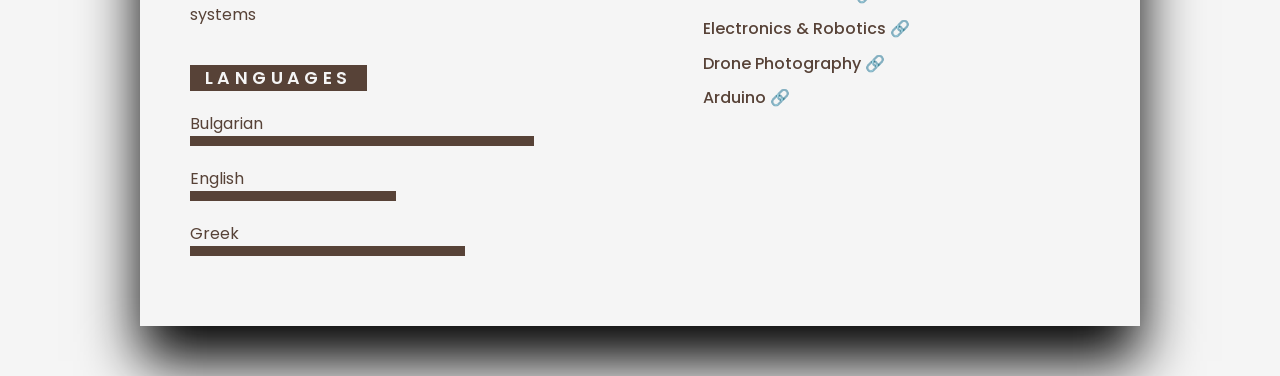
==== commit d86c2152: "Update index.html" ====
--- a/index.html
+++ b/index.html
@@ -161,7 +161,7 @@
                                 <li><p>R for Data Science <a href="https://www.udemy.com/certificate/UC-2eb4bbaf-0bf7-4ba0-adbe-52d798e93da7/">🔗</a></p></li>
                                 <li><p>Electronics & Robotics <a href="https://www.udemy.com/certificate/UC-ee66d7ab-259b-47f6-8cce-e3c70777a769/">🔗</a></p></li>
                                 <li><p>Drone Photography <a href="https://www.udemy.com/certificate/UC-a8c2d89d-be4a-4e53-b545-7f6b6a73acb3/">🔗</a></p></li>
-                                <li><p>Arduino <a href="https://www.udemy.com/certificate/UC-a50f7144-1555-4a37-adf1-a7d748d83652/">ж</a></p></li>
+                                <li><p>Arduino <a href="https://www.udemy.com/certificate/UC-a50f7144-1555-4a37-adf1-a7d748d83652/">🔗</a></p></li>
                             </ul>
                         </div>    
                     </div>
--- a/style.css
+++ b/style.css
@@ -33,7 +33,7 @@
 }
 
 h2 {
-    font-size: 2em;
+    font-size: 1.8em;
     color: whitesmoke;
     text-transform: uppercase;
     line-height: 0.7em;
@@ -53,7 +53,7 @@
 
 .group .imgBx {
     position: relative;
-    width: 100%;
+    width: 90%;
 }
 
 .group .imgBx img {
@@ -62,7 +62,11 @@
 
 .group p {
     color: whitesmoke;
-    font-size: 1.05em;
+    font-size: 1.10em;
+}
+
+.top .rightSide {
+    padding-top: 1em;
 }
 
 .bottom {
@@ -125,7 +129,6 @@
     position: relative;
     display: grid;
     align-items: center;
-    grid-template-columns: 2fr 3fr;
 }
 
 .skills .skillsBox p {
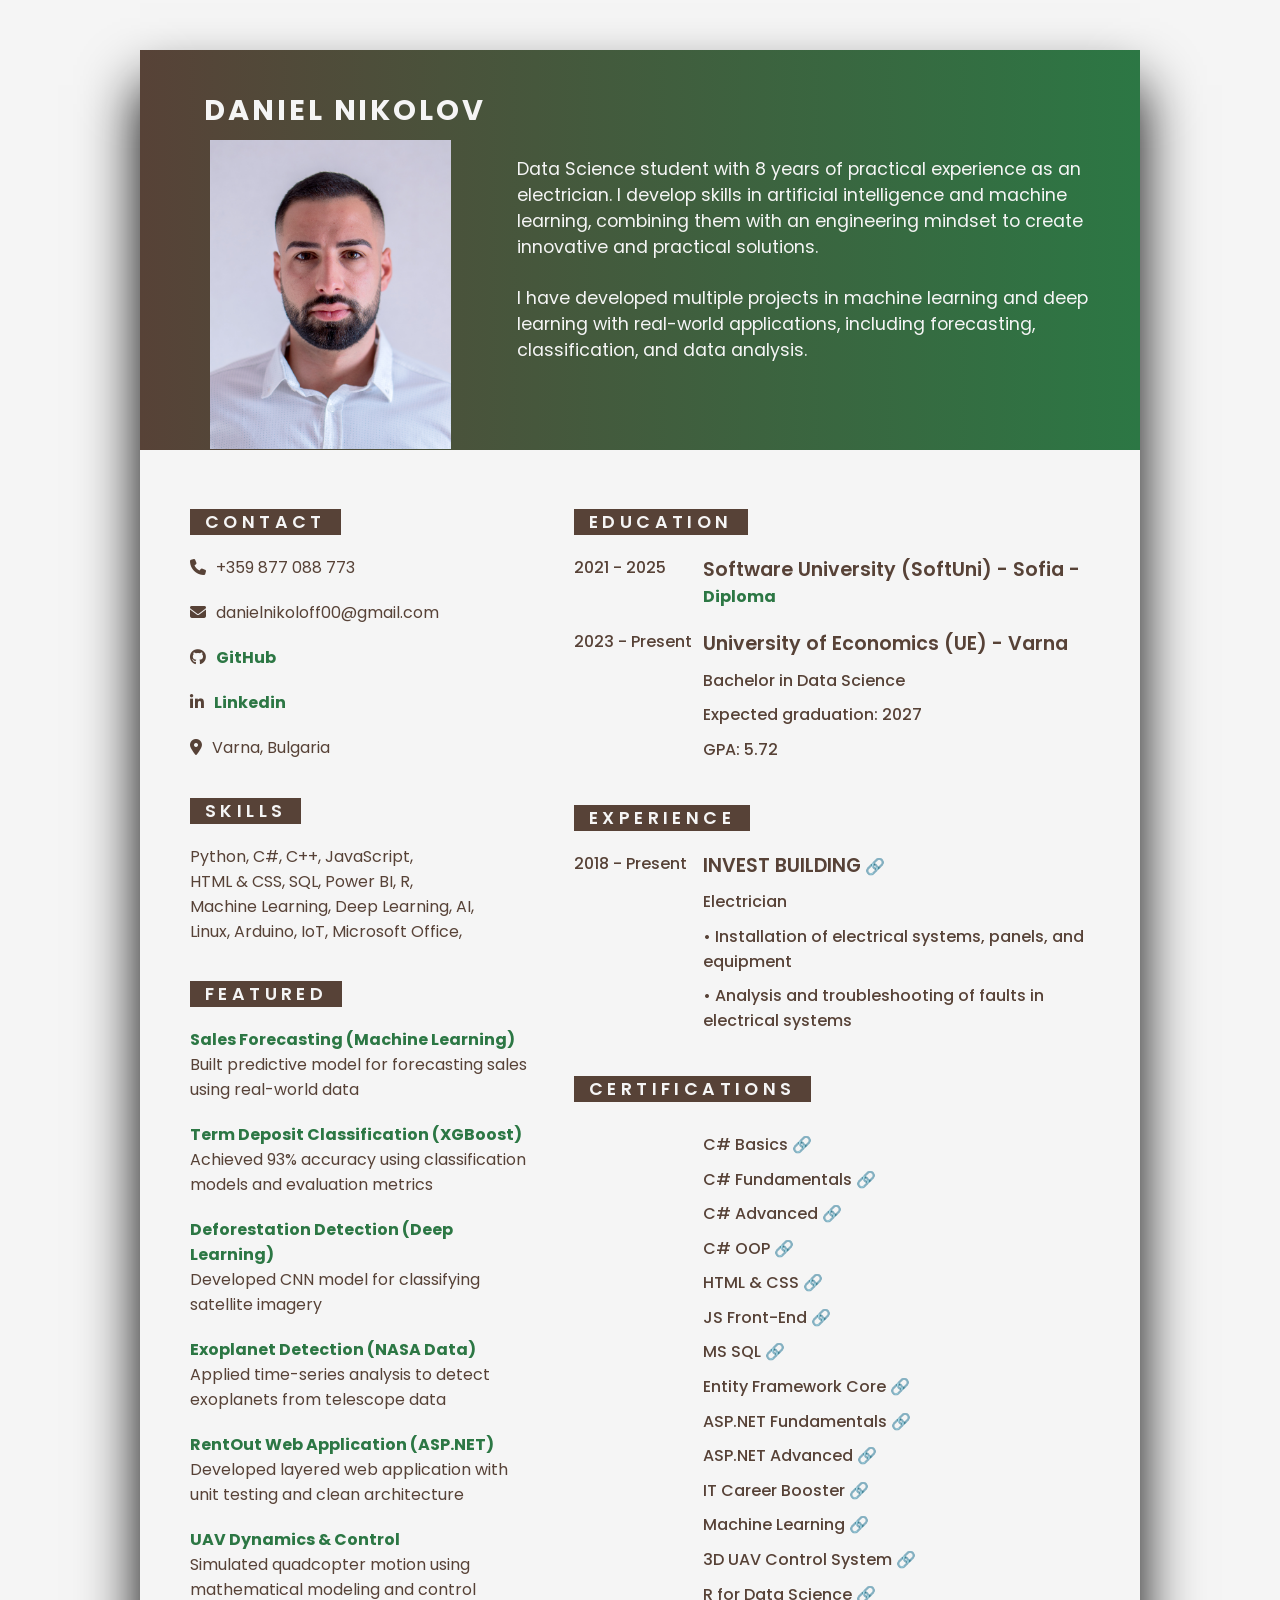
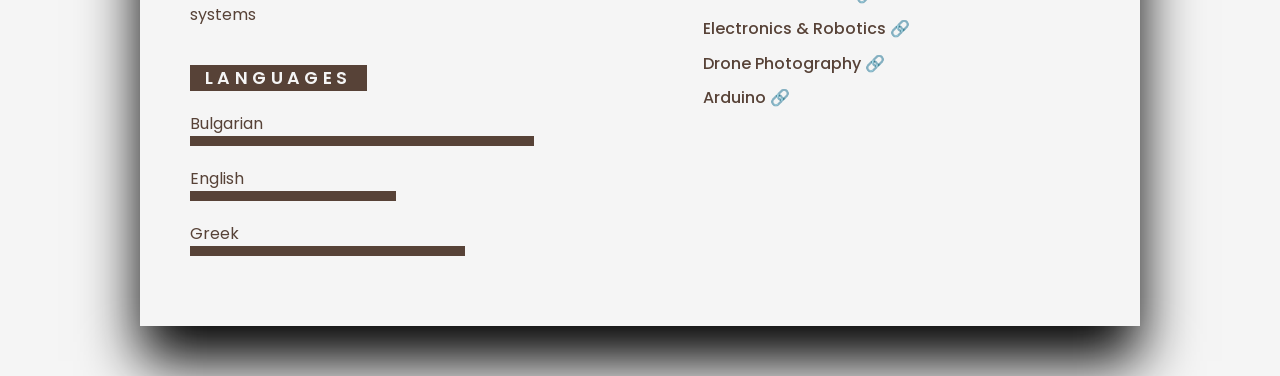
==== commit bcd9c25d: "Update index.html" ====
--- a/index.html
+++ b/index.html
@@ -132,7 +132,7 @@
                         <div class="value">
                             <b>INVEST BUILDING</b> <a href="https://investbuilding.bg/">🔗</a>
                             <ul>
-                                <li>Electrician</li>
+                                <li><p>Electrician</p></li>
                                 <li><p> • Installation of electrical systems, panels, and equipment</p></li>
                                 <li><p> • Analysis and troubleshooting of faults in electrical systems</p></li>
                             </ul>
--- a/style.css
+++ b/style.css
@@ -304,6 +304,12 @@
     }
 }
 
+@media (width < 500px) {
+    .top h2{
+        font-size: 1em;
+    }
+}
+
 @media (width < 400px) {
     .top {
         padding-top: 20px;
